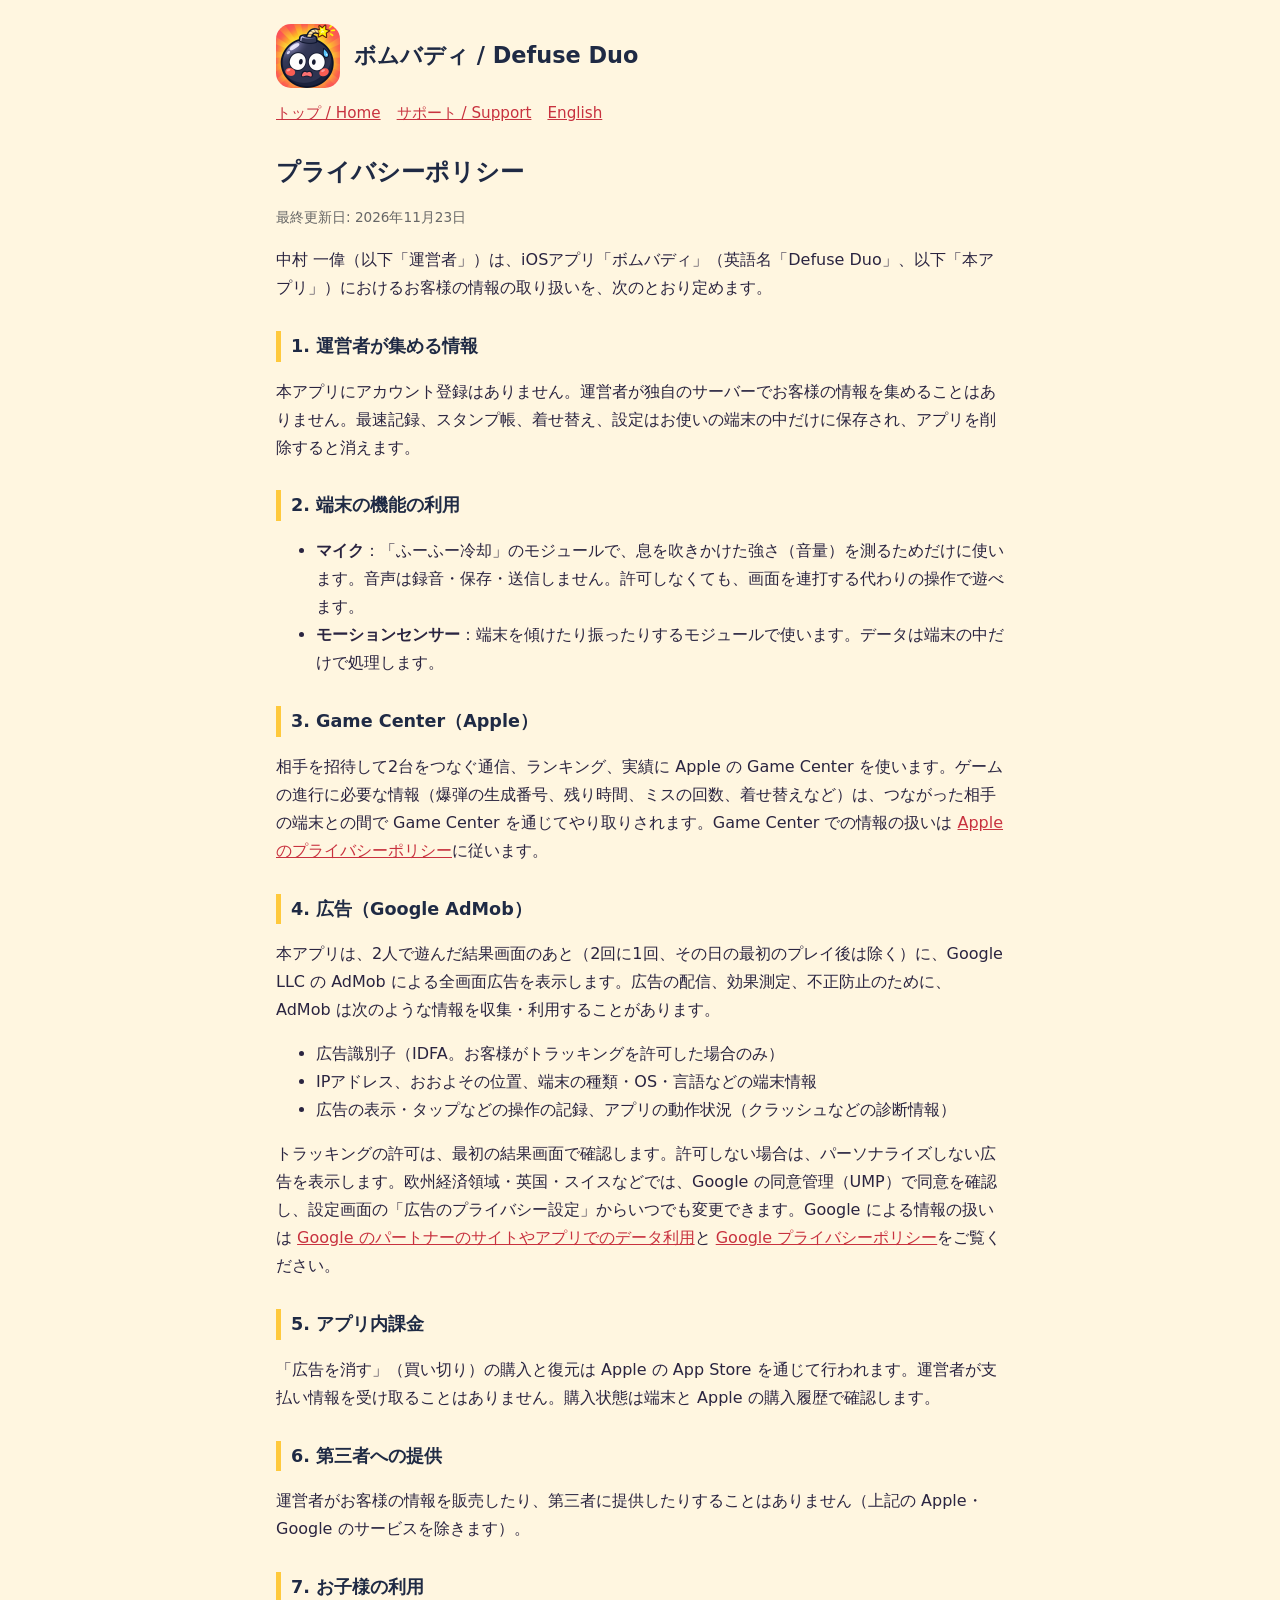
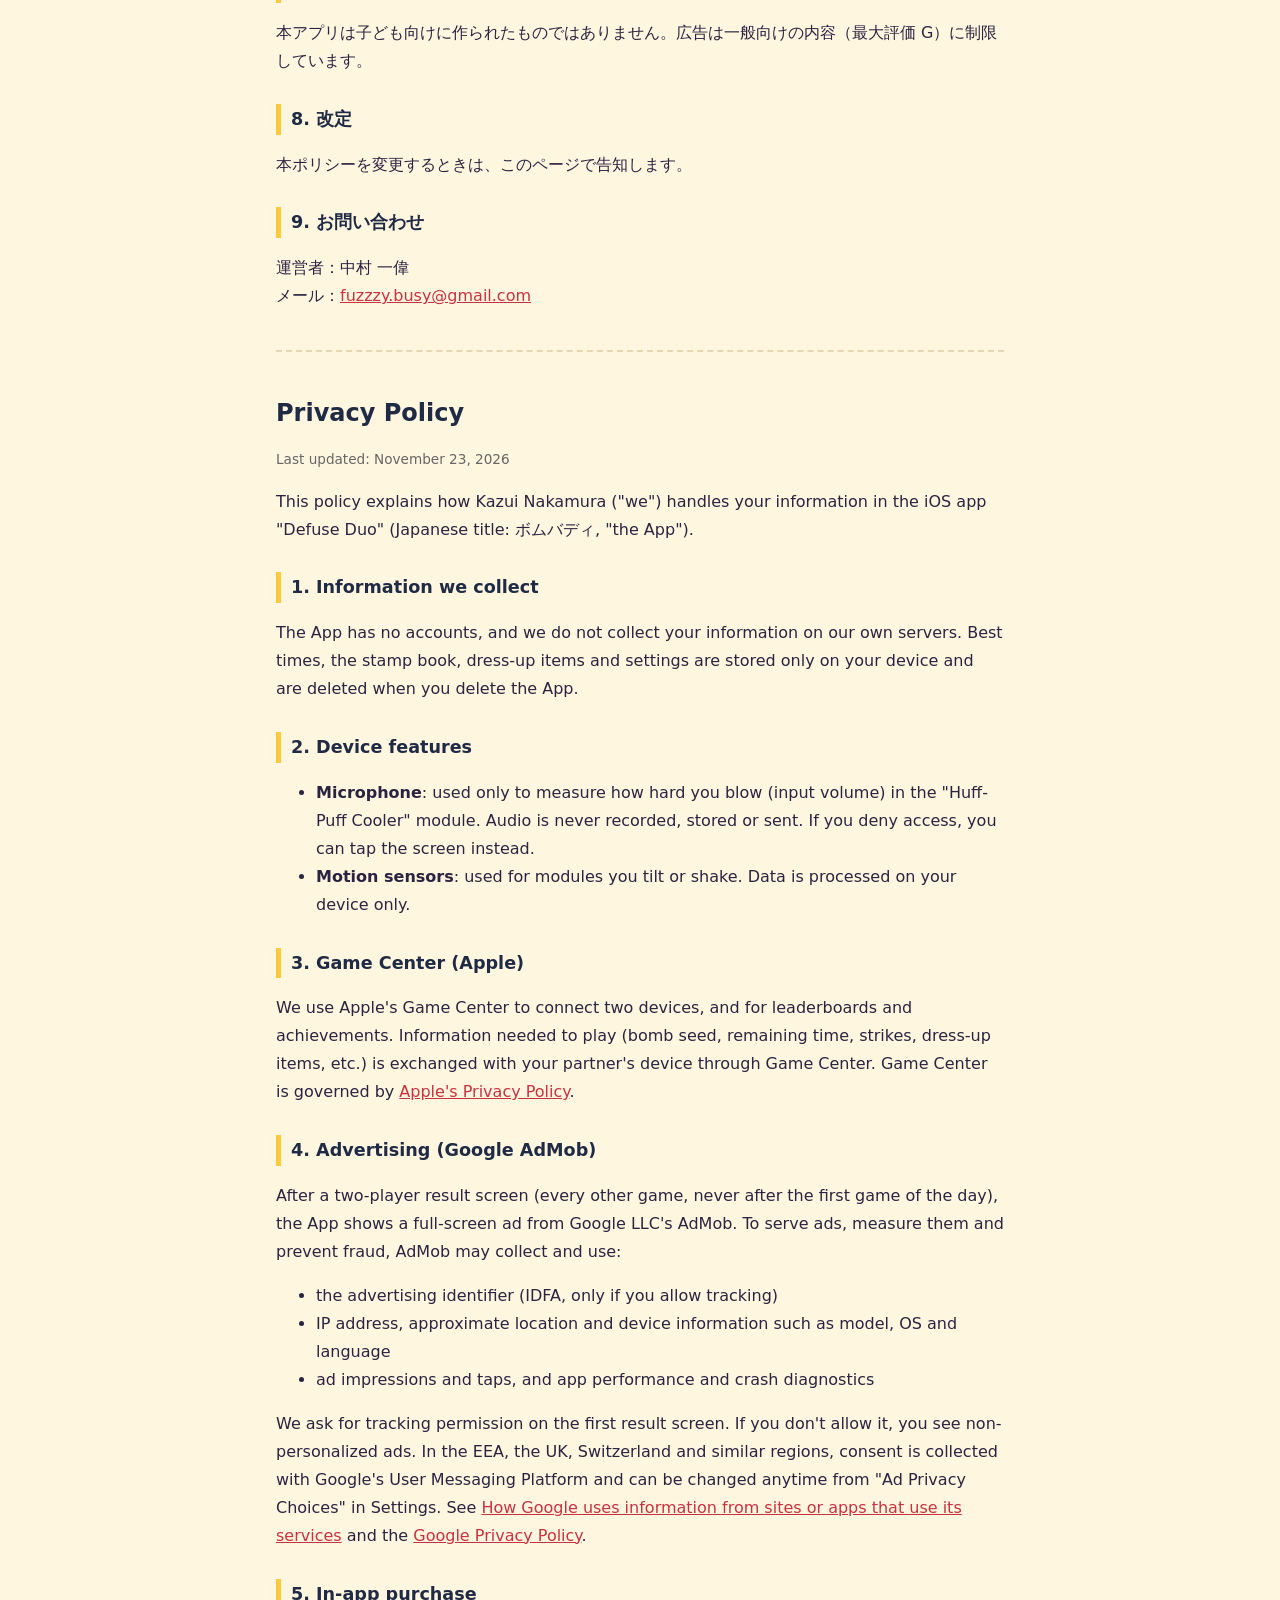
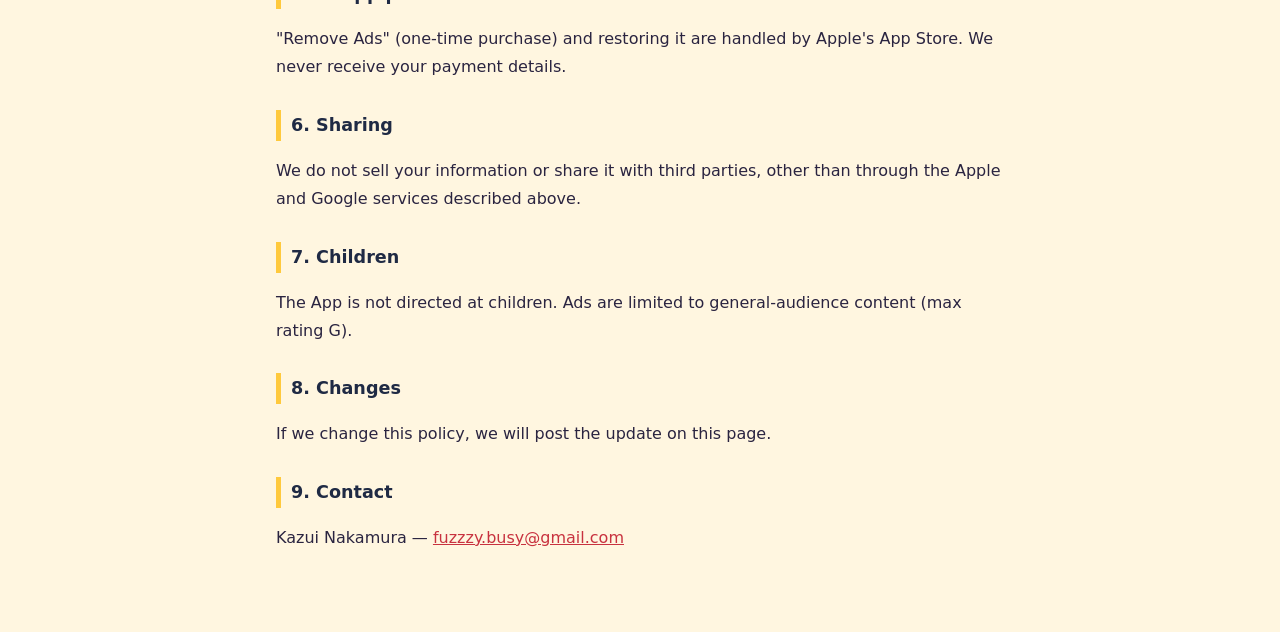
==== privacy.html @ a77b522b "サポート・プライバシーポリシーのページを公開 Co-Authored-By: Claude Opus 5.5 <noreply@anthropic.com>" ====
<!DOCTYPE html>
<html lang="ja">
<head>
  <meta charset="UTF-8">
  <meta name="viewport" content="width=device-width, initial-scale=1">
  <title>プライバシーポリシー / Privacy Policy — ボムバディ / Defuse Duo</title>
  <link rel="stylesheet" href="style.css">
</head>
<body>
<main>
  <header><img src="icon.png" alt=""><div><div class="name">ボムバディ / Defuse Duo</div></div></header>
  <nav><a href="index.html">トップ / Home</a><a href="support.html">サポート / Support</a><a href="#en">English</a></nav>

  <h1>プライバシーポリシー</h1>
  <p class="updated">最終更新日: 2026年11月23日</p>
  <p>中村 一偉（以下「運営者」）は、iOSアプリ「ボムバディ」（英語名「Defuse Duo」、以下「本アプリ」）におけるお客様の情報の取り扱いを、次のとおり定めます。</p>

  <h2>1. 運営者が集める情報</h2>
  <p>本アプリにアカウント登録はありません。運営者が独自のサーバーでお客様の情報を集めることはありません。最速記録、スタンプ帳、着せ替え、設定はお使いの端末の中だけに保存され、アプリを削除すると消えます。</p>

  <h2>2. 端末の機能の利用</h2>
  <ul>
    <li><strong>マイク</strong>：「ふーふー冷却」のモジュールで、息を吹きかけた強さ（音量）を測るためだけに使います。音声は録音・保存・送信しません。許可しなくても、画面を連打する代わりの操作で遊べます。</li>
    <li><strong>モーションセンサー</strong>：端末を傾けたり振ったりするモジュールで使います。データは端末の中だけで処理します。</li>
  </ul>

  <h2>3. Game Center（Apple）</h2>
  <p>相手を招待して2台をつなぐ通信、ランキング、実績に Apple の Game Center を使います。ゲームの進行に必要な情報（爆弾の生成番号、残り時間、ミスの回数、着せ替えなど）は、つながった相手の端末との間で Game Center を通じてやり取りされます。Game Center での情報の扱いは <a href="https://www.apple.com/legal/privacy/">Apple のプライバシーポリシー</a>に従います。</p>

  <h2>4. 広告（Google AdMob）</h2>
  <p>本アプリは、2人で遊んだ結果画面のあと（2回に1回、その日の最初のプレイ後は除く）に、Google LLC の AdMob による全画面広告を表示します。広告の配信、効果測定、不正防止のために、AdMob は次のような情報を収集・利用することがあります。</p>
  <ul>
    <li>広告識別子（IDFA。お客様がトラッキングを許可した場合のみ）</li>
    <li>IPアドレス、おおよその位置、端末の種類・OS・言語などの端末情報</li>
    <li>広告の表示・タップなどの操作の記録、アプリの動作状況（クラッシュなどの診断情報）</li>
  </ul>
  <p>トラッキングの許可は、最初の結果画面で確認します。許可しない場合は、パーソナライズしない広告を表示します。欧州経済領域・英国・スイスなどでは、Google の同意管理（UMP）で同意を確認し、設定画面の「広告のプライバシー設定」からいつでも変更できます。Google による情報の扱いは <a href="https://policies.google.com/technologies/partner-sites">Google のパートナーのサイトやアプリでのデータ利用</a>と <a href="https://policies.google.com/privacy">Google プライバシーポリシー</a>をご覧ください。</p>

  <h2>5. アプリ内課金</h2>
  <p>「広告を消す」（買い切り）の購入と復元は Apple の App Store を通じて行われます。運営者が支払い情報を受け取ることはありません。購入状態は端末と Apple の購入履歴で確認します。</p>

  <h2>6. 第三者への提供</h2>
  <p>運営者がお客様の情報を販売したり、第三者に提供したりすることはありません（上記の Apple・Google のサービスを除きます）。</p>

  <h2>7. お子様の利用</h2>
  <p>本アプリは子ども向けに作られたものではありません。広告は一般向けの内容（最大評価 G）に制限しています。</p>

  <h2>8. 改定</h2>
  <p>本ポリシーを変更するときは、このページで告知します。</p>

  <h2>9. お問い合わせ</h2>
  <p>運営者：中村 一偉<br>メール：<a href="mailto:fuzzzy.busy@gmail.com">fuzzzy.busy@gmail.com</a></p>

  <hr>

  <section id="en" lang="en">
  <h1>Privacy Policy</h1>
  <p class="updated">Last updated: November 23, 2026</p>
  <p>This policy explains how Kazui Nakamura ("we") handles your information in the iOS app "Defuse Duo" (Japanese title: ボムバディ, "the App").</p>

  <h2>1. Information we collect</h2>
  <p>The App has no accounts, and we do not collect your information on our own servers. Best times, the stamp book, dress-up items and settings are stored only on your device and are deleted when you delete the App.</p>

  <h2>2. Device features</h2>
  <ul>
    <li><strong>Microphone</strong>: used only to measure how hard you blow (input volume) in the "Huff-Puff Cooler" module. Audio is never recorded, stored or sent. If you deny access, you can tap the screen instead.</li>
    <li><strong>Motion sensors</strong>: used for modules you tilt or shake. Data is processed on your device only.</li>
  </ul>

  <h2>3. Game Center (Apple)</h2>
  <p>We use Apple's Game Center to connect two devices, and for leaderboards and achievements. Information needed to play (bomb seed, remaining time, strikes, dress-up items, etc.) is exchanged with your partner's device through Game Center. Game Center is governed by <a href="https://www.apple.com/legal/privacy/">Apple's Privacy Policy</a>.</p>

  <h2>4. Advertising (Google AdMob)</h2>
  <p>After a two-player result screen (every other game, never after the first game of the day), the App shows a full-screen ad from Google LLC's AdMob. To serve ads, measure them and prevent fraud, AdMob may collect and use:</p>
  <ul>
    <li>the advertising identifier (IDFA, only if you allow tracking)</li>
    <li>IP address, approximate location and device information such as model, OS and language</li>
    <li>ad impressions and taps, and app performance and crash diagnostics</li>
  </ul>
  <p>We ask for tracking permission on the first result screen. If you don't allow it, you see non-personalized ads. In the EEA, the UK, Switzerland and similar regions, consent is collected with Google's User Messaging Platform and can be changed anytime from "Ad Privacy Choices" in Settings. See <a href="https://policies.google.com/technologies/partner-sites">How Google uses information from sites or apps that use its services</a> and the <a href="https://policies.google.com/privacy">Google Privacy Policy</a>.</p>

  <h2>5. In-app purchase</h2>
  <p>"Remove Ads" (one-time purchase) and restoring it are handled by Apple's App Store. We never receive your payment details.</p>

  <h2>6. Sharing</h2>
  <p>We do not sell your information or share it with third parties, other than through the Apple and Google services described above.</p>

  <h2>7. Children</h2>
  <p>The App is not directed at children. Ads are limited to general-audience content (max rating G).</p>

  <h2>8. Changes</h2>
  <p>If we change this policy, we will post the update on this page.</p>

  <h2>9. Contact</h2>
  <p>Kazui Nakamura — <a href="mailto:fuzzzy.busy@gmail.com">fuzzzy.busy@gmail.com</a></p>
  </section>
</main>
</body>
</html>
---- style.css ----
:root { --navy: #1F2A44; --cream: #FFF6E0; --coral: #FF5A5F; --sun: #FFC93C; --ink: #2A2440; }
* { box-sizing: border-box; }
body { margin: 0; font-family: "Hiragino Maru Gothic ProN", "Hiragino Sans", "Noto Sans JP", system-ui, sans-serif; line-height: 1.75; background: var(--cream); color: var(--ink); }
main { max-width: 760px; margin: 0 auto; padding: 24px 16px 64px; }
header { display: flex; align-items: center; gap: 14px; margin-bottom: 8px; }
header img { width: 64px; height: 64px; border-radius: 15px; }
header .name { font-size: 1.4rem; font-weight: 800; color: var(--navy); }
header .sub { font-size: .9rem; color: #555; }
nav { display: flex; flex-wrap: wrap; gap: 8px 16px; margin: 12px 0 24px; font-size: .95rem; }
nav a, a { color: #C8323F; }
h1 { font-size: 1.5rem; color: var(--navy); margin: 1.2rem 0 .3rem; }
h2 { font-size: 1.1rem; color: var(--navy); margin-top: 1.8rem; border-left: 5px solid var(--sun); padding-left: 10px; }
.updated { color: #666; font-size: .85rem; }
.card { background: #fff; border-radius: 16px; padding: 4px 20px 16px; margin: 20px 0; box-shadow: 0 3px 0 rgba(31,42,68,.12); }
hr { border: 0; border-top: 2px dashed #e6d7b0; margin: 40px 0; }
table { border-collapse: collapse; width: 100%; font-size: .95rem; }
th, td { text-align: left; vertical-align: top; padding: 6px 8px; border-bottom: 1px solid #eee; }
th { width: 32%; color: #555; font-weight: 600; }
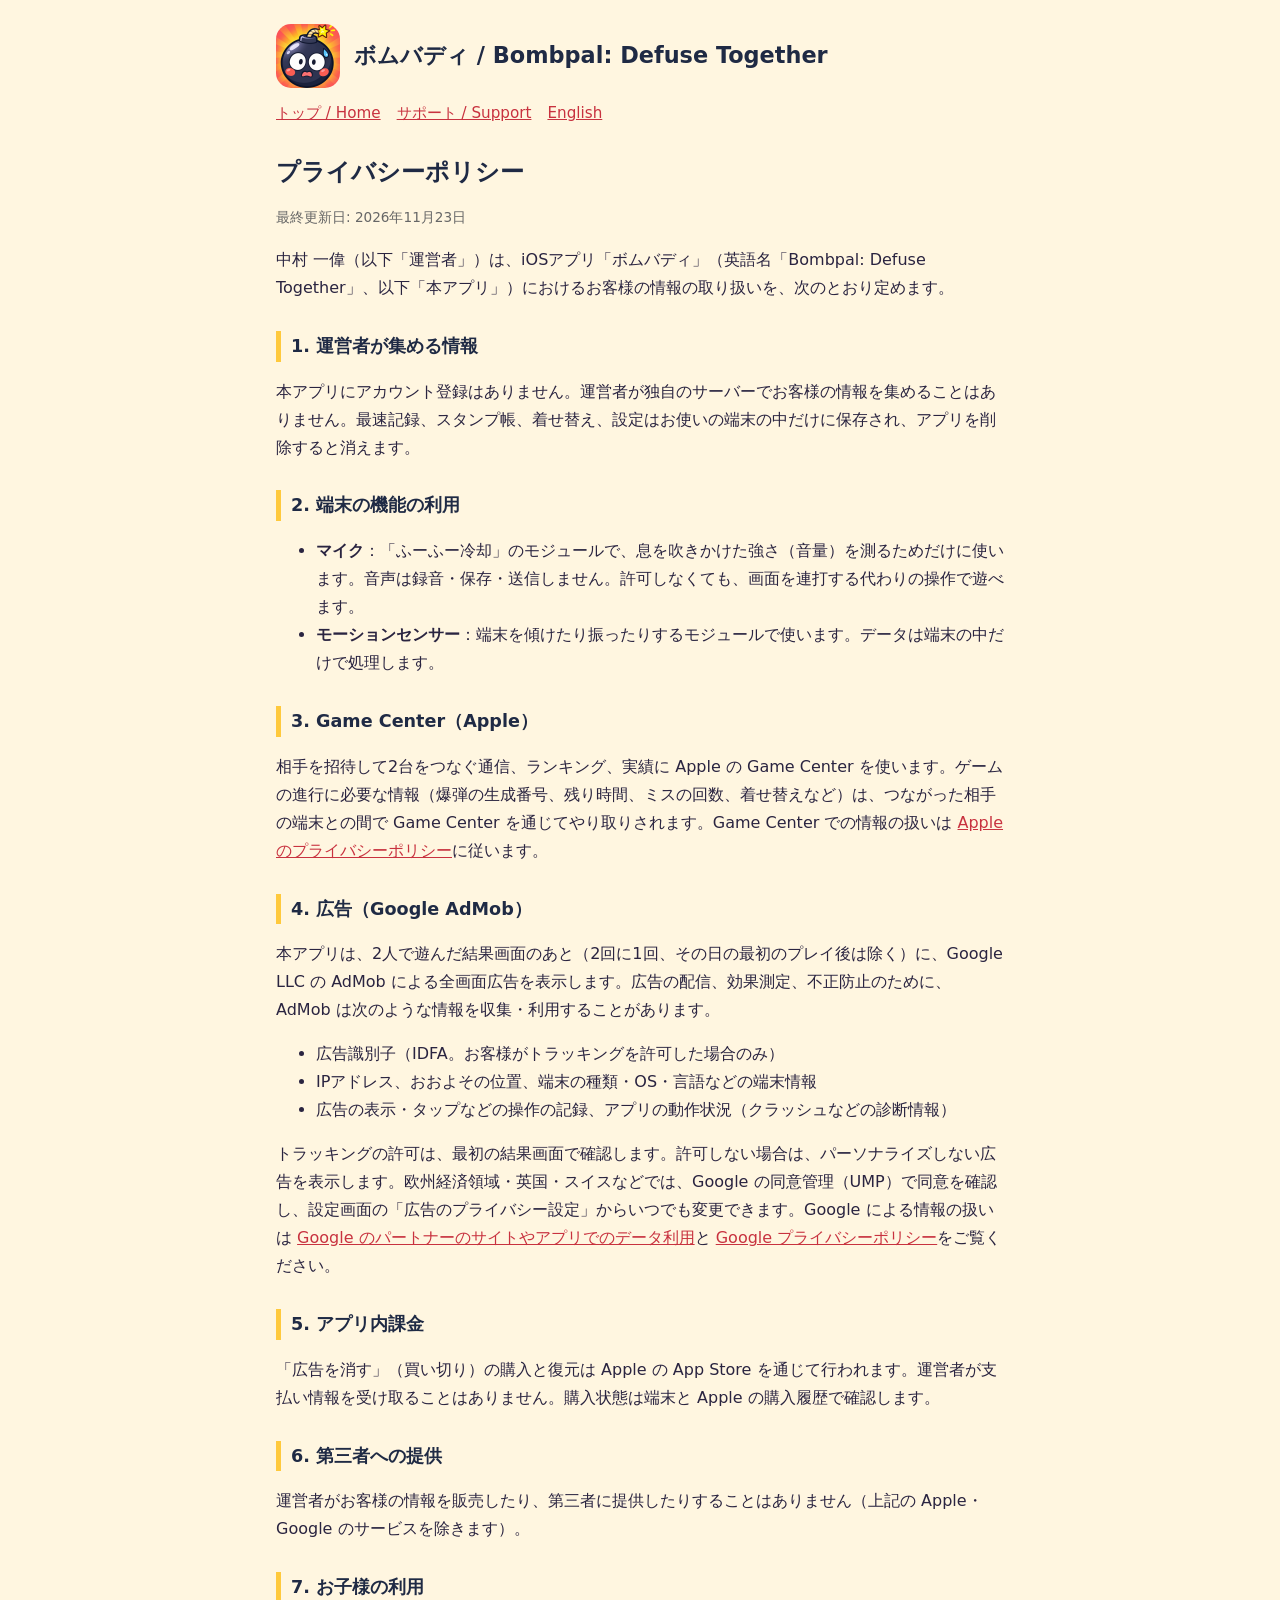
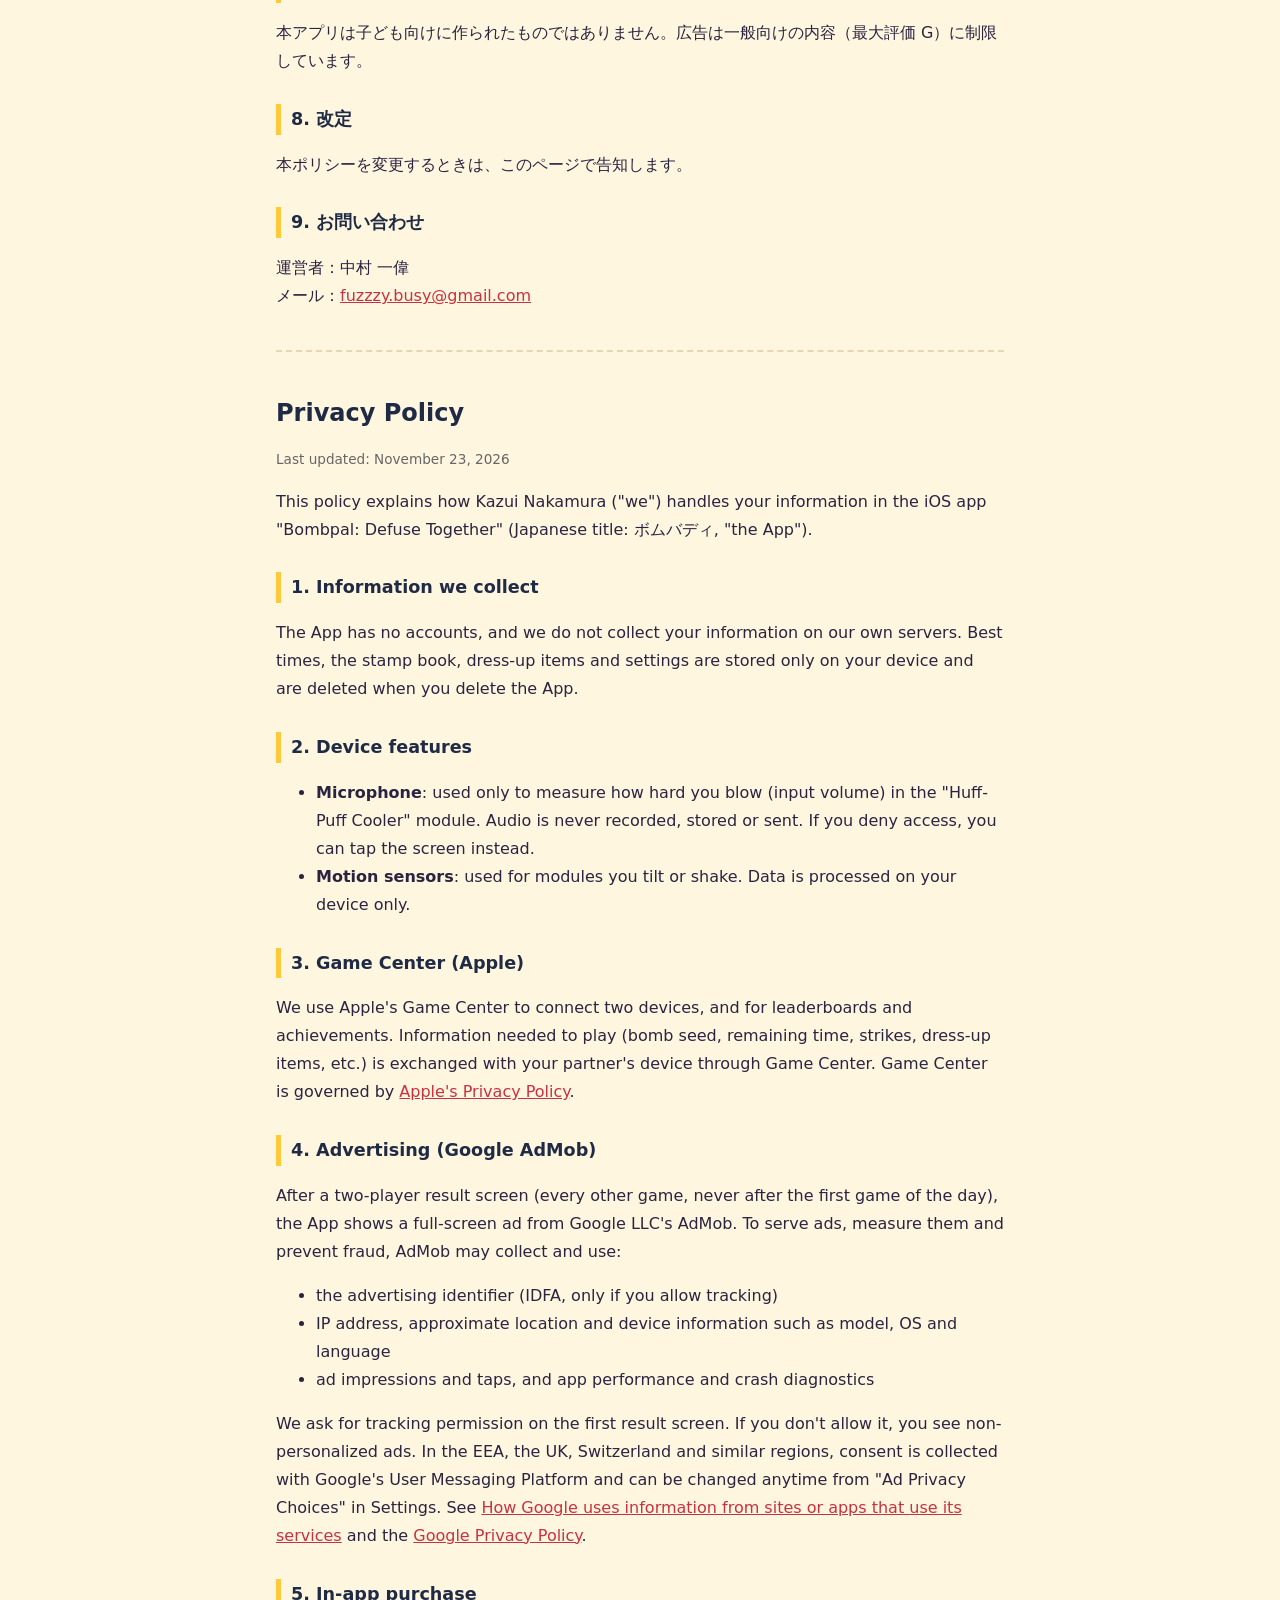
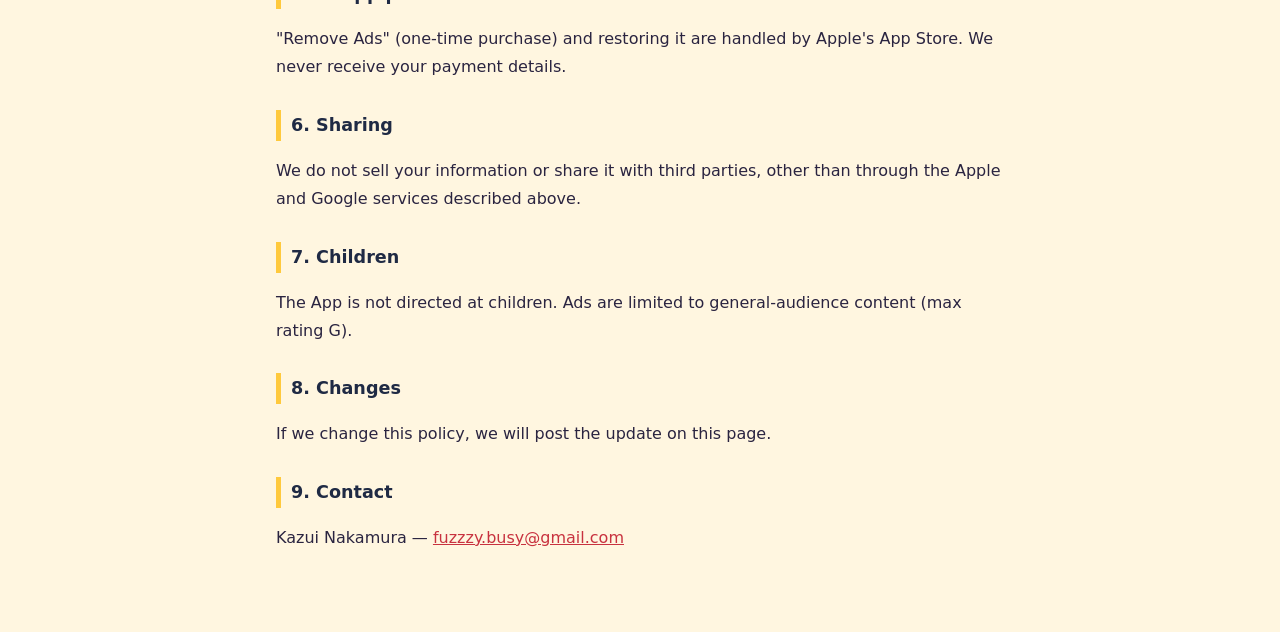
==== commit 8a0d3ce4: "英語名を Bombpal: Defuse Together に変更 Co-Authored-By: Claude Opus 5.5 <noreply@anthropic.com>" ====
--- a/privacy.html
+++ b/privacy.html
@@ -3,17 +3,17 @@
 <head>
   <meta charset="UTF-8">
   <meta name="viewport" content="width=device-width, initial-scale=1">
-  <title>プライバシーポリシー / Privacy Policy — ボムバディ / Defuse Duo</title>
+  <title>プライバシーポリシー / Privacy Policy — ボムバディ / Bombpal: Defuse Together</title>
   <link rel="stylesheet" href="style.css">
 </head>
 <body>
 <main>
-  <header><img src="icon.png" alt=""><div><div class="name">ボムバディ / Defuse Duo</div></div></header>
+  <header><img src="icon.png" alt=""><div><div class="name">ボムバディ / Bombpal: Defuse Together</div></div></header>
   <nav><a href="index.html">トップ / Home</a><a href="support.html">サポート / Support</a><a href="#en">English</a></nav>
 
   <h1>プライバシーポリシー</h1>
   <p class="updated">最終更新日: 2026年11月23日</p>
-  <p>中村 一偉（以下「運営者」）は、iOSアプリ「ボムバディ」（英語名「Defuse Duo」、以下「本アプリ」）におけるお客様の情報の取り扱いを、次のとおり定めます。</p>
+  <p>中村 一偉（以下「運営者」）は、iOSアプリ「ボムバディ」（英語名「Bombpal: Defuse Together」、以下「本アプリ」）におけるお客様の情報の取り扱いを、次のとおり定めます。</p>
 
   <h2>1. 運営者が集める情報</h2>
   <p>本アプリにアカウント登録はありません。運営者が独自のサーバーでお客様の情報を集めることはありません。最速記録、スタンプ帳、着せ替え、設定はお使いの端末の中だけに保存され、アプリを削除すると消えます。</p>
@@ -56,7 +56,7 @@
   <section id="en" lang="en">
   <h1>Privacy Policy</h1>
   <p class="updated">Last updated: November 23, 2026</p>
-  <p>This policy explains how Kazui Nakamura ("we") handles your information in the iOS app "Defuse Duo" (Japanese title: ボムバディ, "the App").</p>
+  <p>This policy explains how Kazui Nakamura ("we") handles your information in the iOS app "Bombpal: Defuse Together" (Japanese title: ボムバディ, "the App").</p>
 
   <h2>1. Information we collect</h2>
   <p>The App has no accounts, and we do not collect your information on our own servers. Best times, the stamp book, dress-up items and settings are stored only on your device and are deleted when you delete the App.</p>
